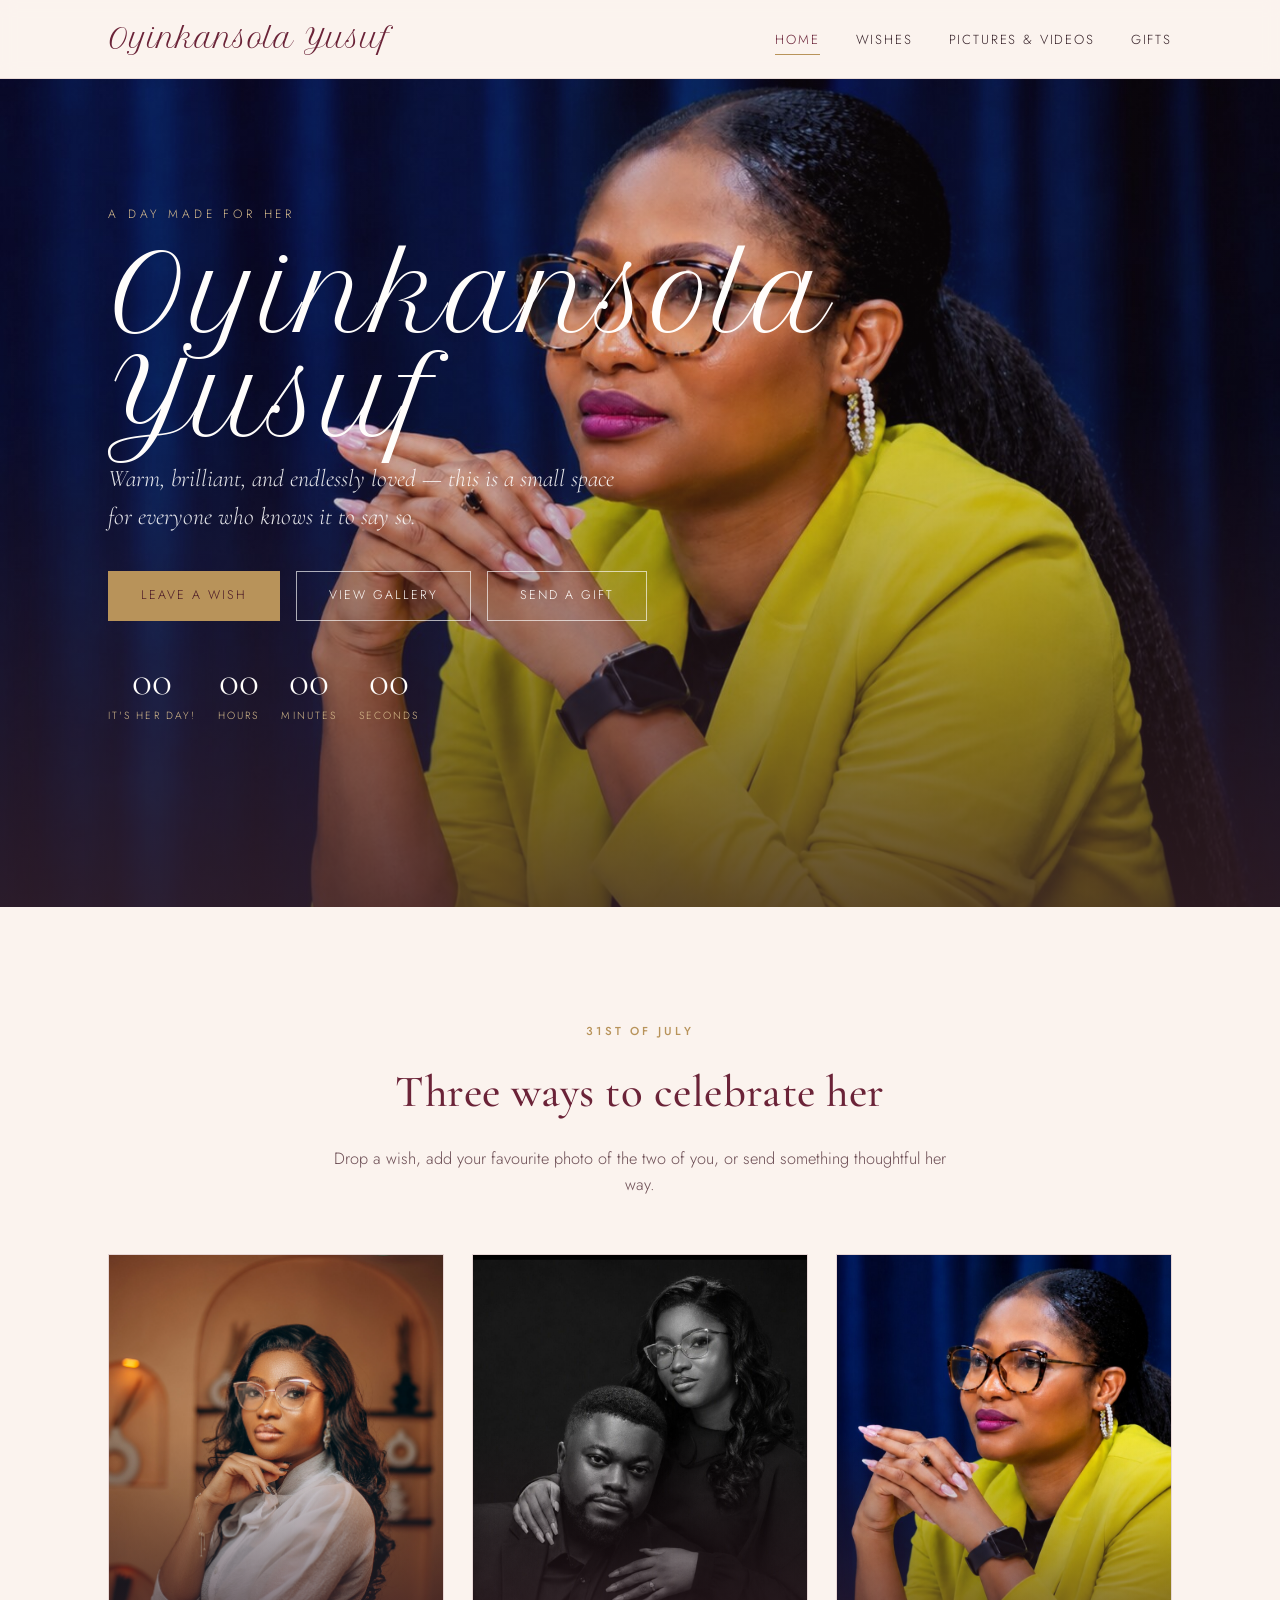
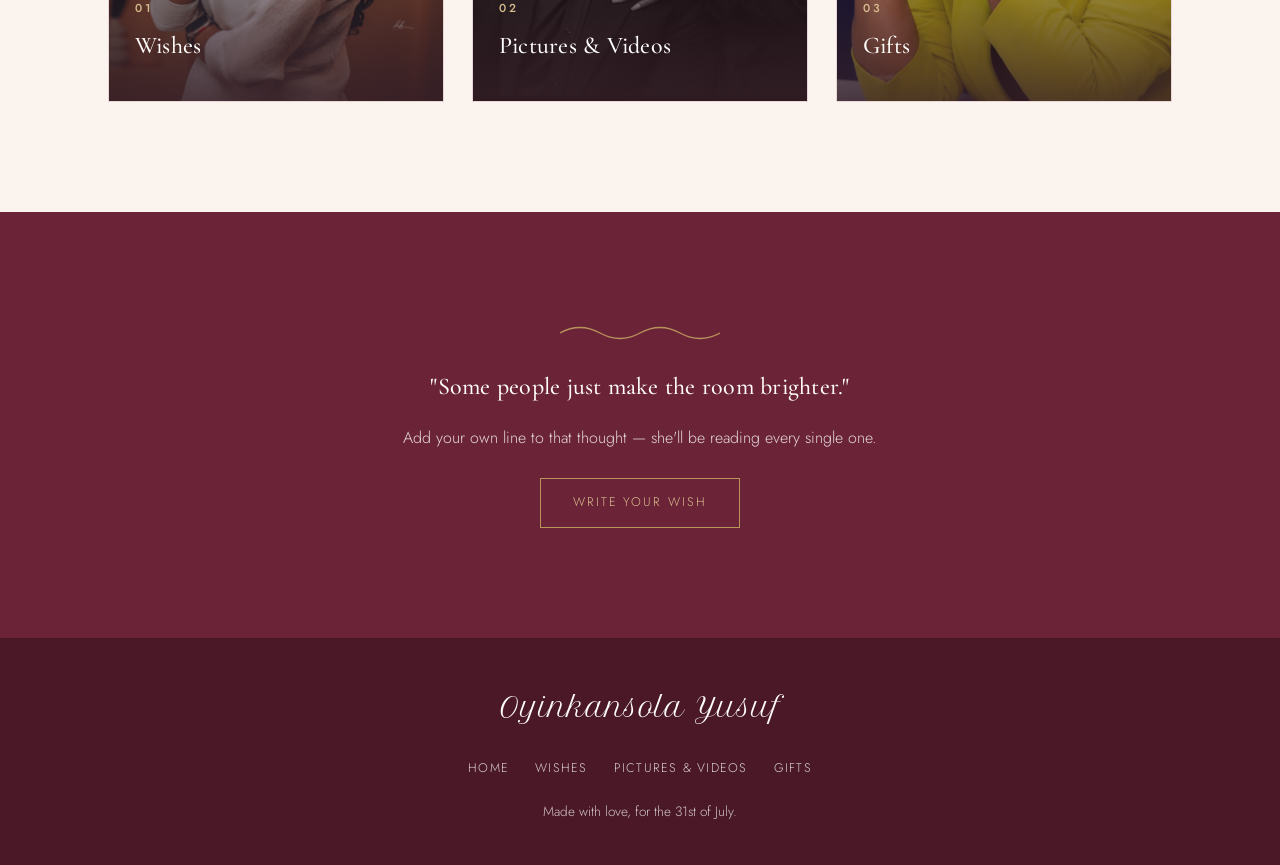
==== index.html @ 06c10862 "u" ====
<!DOCTYPE html>
<html lang="en">
<head>
<meta charset="UTF-8">
<meta name="viewport" content="width=device-width, initial-scale=1.0">
<title>Celebrating Oyinkansola Yusuf</title>
<meta name="description" content="A little corner of the internet to celebrate Oyinkansola Yusuf — leave a wish, share a photo, or send a gift.">
<link rel="stylesheet" href="css/style.css">
</head>
<body>

<header class="site-header">
  <div class="container">
    <a href="index.html" class="brand">Oyinkansola Yusuf</a>
    <nav>
      <ul class="nav-links">
        <li><a href="index.html" class="active">Home</a></li>
        <li><a href="wishes.html">Wishes</a></li>
        <li><a href="gallery.html">Pictures &amp; Videos</a></li>
        <li><a href="gifts.html">Gifts</a></li>
      </ul>
    </nav>
    <button class="nav-toggle" aria-label="Menu">&#9776;</button>
  </div>
</header>

<section class="hero">
  <div class="hero-media">
    <img src="images/hero-oyin.jpg" alt="Oyinkansola Yusuf">
  </div>
  <div class="hero-content">
    <div class="hero-eyebrow">A day made for her</div>
    <h1 class="hero-name">Oyinkansola Yusuf</h1>
    <p class="hero-tagline">Warm, brilliant, and endlessly loved — this is a small space for everyone who knows it to say so.</p>
    <div class="hero-actions">
      <a href="wishes.html" class="btn btn-solid">Leave a Wish</a>
      <a href="gallery.html" class="btn">View Gallery</a>
      <a href="gifts.html" class="btn">Send a Gift</a>
    </div>
    <div class="countdown" id="countdown">
      <div class="unit"><span class="num" id="cd-days">00</span><span class="label eyebrow-days">Days</span></div>
      <div class="unit"><span class="num" id="cd-hours">00</span><span class="label">Hours</span></div>
      <div class="unit"><span class="num" id="cd-mins">00</span><span class="label">Minutes</span></div>
      <div class="unit"><span class="num" id="cd-secs">00</span><span class="label">Seconds</span></div>
    </div>
  </div>
</section>

<section>
  <div class="container">
    <div class="section-heading reveal">
      <span class="eyebrow">31st of July</span>
      <h2>Three ways to celebrate her</h2>
      <p>Drop a wish, add your favourite photo of the two of you, or send something thoughtful her way.</p>
    </div>
    <div class="nav-cards">
      <a href="wishes.html" class="nav-card reveal">
        <img src="images/portrait-oyin.jpg" alt="Leave a wish for Oyinkansola">
        <div class="nav-card-label">
          <span class="eyebrow">01</span>
          <h3>Wishes</h3>
        </div>
      </a>
      <a href="gallery.html" class="nav-card reveal">
        <img src="images/couple-oyin-olamide.jpg" alt="Pictures and videos with Oyinkansola">
        <div class="nav-card-label">
          <span class="eyebrow">02</span>
          <h3>Pictures &amp; Videos</h3>
        </div>
      </a>
      <a href="gifts.html" class="nav-card reveal">
        <img src="images/hero-oyin.jpg" alt="Send Oyinkansola a gift">
        <div class="nav-card-label">
          <span class="eyebrow">03</span>
          <h3>Gifts</h3>
        </div>
      </a>
    </div>
  </div>
</section>

<section class="bg-wine center">
  <div class="container">
    <div class="ribbon-divider">
      <svg viewBox="0 0 160 22"><path d="M0 11 Q 20 0, 40 11 T 80 11 T 120 11 T 160 11"/></svg>
    </div>
    <h2 style="margin-top:24px;">"Some people just make the room brighter."</h2>
    <p style="max-width:520px; margin:18px auto 0;">Add your own line to that thought — she'll be reading every single one.</p>
    <a href="wishes.html" class="btn btn-gold" style="margin-top:28px;">Write Your Wish</a>
  </div>
</section>

<footer class="site-footer">
  <div class="container">
    <span class="brand">Oyinkansola Yusuf</span>
    <ul class="footer-nav">
      <li><a href="index.html">Home</a></li>
      <li><a href="wishes.html">Wishes</a></li>
      <li><a href="gallery.html">Pictures &amp; Videos</a></li>
      <li><a href="gifts.html">Gifts</a></li>
    </ul>
    <p>Made with love, for the 31st of July.</p>
  </div>
</footer>

<script src="js/main.js"></script>
</body>
</html>
---- css/style.css ----
/* ============================================
   Oyinkansola's Birthday — Soft Romantic Theme
   ============================================ */

@import url('https://fonts.googleapis.com/css2?family=Cormorant+Garamond:ital,wght@0,400;0,500;0,600;1,400;1,500&family=Petit+Formal+Script&family=Jost:wght@300;400;500;600&display=swap');

:root{
  --ivory: #FBF3EE;
  --ivory-deep: #F3E4DC;
  --wine: #6B2338;
  --wine-deep: #4A1826;
  --rose: #C98F86;
  --rose-pale: #F3DCD6;
  --gold: #B8935A;
  --gold-soft: #D9BE8E;
  --plum: #362028;
  --plum-soft: #6b4c53;
  --white: #FFFDFB;

  --display: 'Cormorant Garamond', serif;
  --script: 'Petit Formal Script', cursive;
  --body: 'Jost', sans-serif;

  --radius: 2px;
  --max-width: 1120px;
}

*{ box-sizing: border-box; }
html{ scroll-behavior: smooth; }

body{
  margin: 0;
  background: var(--ivory);
  color: var(--plum);
  font-family: var(--body);
  font-weight: 300;
  line-height: 1.6;
  -webkit-font-smoothing: antialiased;
}

img{ max-width: 100%; display: block; }

a{ color: inherit; text-decoration: none; }

h1, h2, h3{
  font-family: var(--display);
  font-weight: 500;
  color: var(--wine);
  margin: 0 0 0.4em;
  letter-spacing: 0.01em;
}

p{ margin: 0 0 1em; }

.container{
  max-width: var(--max-width);
  margin: 0 auto;
  padding: 0 28px;
}

.eyebrow{
  font-family: var(--body);
  font-size: 0.72rem;
  letter-spacing: 0.28em;
  text-transform: uppercase;
  color: var(--gold);
  font-weight: 500;
}

/* ---------- Ribbon divider (signature motif) ---------- */
.ribbon-divider{
  width: 100%;
  height: 22px;
  display: block;
  margin: 0 auto;
}
.ribbon-divider svg{ display:block; width: 160px; height: 22px; margin: 0 auto; }
.ribbon-divider path{ stroke: var(--gold); stroke-width: 1.4; fill: none; }

/* ---------- Header / Nav ---------- */
.site-header{
  position: sticky;
  top: 0;
  z-index: 50;
  background: rgba(251, 243, 238, 0.92);
  backdrop-filter: blur(8px);
  border-bottom: 1px solid rgba(107, 35, 56, 0.12);
}
.site-header .container{
  display: flex;
  align-items: center;
  justify-content: space-between;
  height: 78px;
}
.brand{
  font-family: var(--script);
  font-size: 1.7rem;
  color: var(--wine);
  line-height: 1;
}
.nav-links{
  display: flex;
  gap: 36px;
  list-style: none;
  margin: 0;
  padding: 0;
}
.nav-links a{
  font-size: 0.82rem;
  letter-spacing: 0.14em;
  text-transform: uppercase;
  color: var(--plum);
  position: relative;
  padding-bottom: 6px;
  transition: color 0.25s ease;
}
.nav-links a::after{
  content: '';
  position: absolute;
  left: 0; right: 0; bottom: 0;
  height: 1px;
  background: var(--gold);
  transform: scaleX(0);
  transform-origin: left;
  transition: transform 0.3s ease;
}
.nav-links a:hover, .nav-links a.active{ color: var(--wine); }
.nav-links a:hover::after, .nav-links a.active::after{ transform: scaleX(1); }

.nav-toggle{
  display: none;
  background: none;
  border: none;
  color: var(--wine);
  font-size: 1.6rem;
  cursor: pointer;
}

@media (max-width: 780px){
  .nav-toggle{ display: block; }
  .nav-links{
    position: absolute;
    top: 78px; left: 0; right: 0;
    background: var(--ivory);
    flex-direction: column;
    gap: 0;
    padding: 8px 28px 20px;
    border-bottom: 1px solid rgba(107,35,56,0.12);
    display: none;
  }
  .nav-links.open{ display: flex; }
  .nav-links li{ padding: 12px 0; border-bottom: 1px solid rgba(107,35,56,0.08); }
}

/* ---------- Buttons ---------- */
.btn{
  display: inline-flex;
  align-items: center;
  gap: 10px;
  padding: 14px 32px;
  font-family: var(--body);
  font-size: 0.78rem;
  letter-spacing: 0.16em;
  text-transform: uppercase;
  border: 1px solid var(--wine);
  color: var(--wine);
  background: transparent;
  cursor: pointer;
  transition: all 0.3s ease;
}
.btn:hover{ background: var(--wine); color: var(--white); }
.btn-solid{ background: var(--wine); color: var(--white); }
.btn-solid:hover{ background: var(--wine-deep); border-color: var(--wine-deep); }
.btn-gold{ border-color: var(--gold); color: var(--gold-soft); }
.btn-gold:hover{ background: var(--gold); color: var(--white); border-color: var(--gold); }

/* ---------- Hero (index) ---------- */
.hero{
  position: relative;
  min-height: 92vh;
  display: flex;
  align-items: flex-end;
  overflow: hidden;
}
.hero-media{
  position: absolute;
  inset: 0;
}
.hero-media img{
  width: 100%; height: 100%;
  object-fit: cover;
  object-position: 50% 15%;
}
.hero-media::after{
  content: '';
  position: absolute; inset: 0;
  background: linear-gradient(180deg, rgba(54,32,40,0.15) 0%, rgba(54,32,40,0.15) 40%, rgba(54,32,40,0.78) 100%);
}
.hero-content{
  position: relative;
  z-index: 2;
  color: var(--white);
  padding: 0 28px 72px;
  width: 100%;
  max-width: var(--max-width);
  margin: 0 auto;
}
.hero-eyebrow{
  color: var(--gold-soft);
  font-size: 0.75rem;
  letter-spacing: 0.32em;
  text-transform: uppercase;
  margin-bottom: 18px;
}
.hero-name{
  font-family: var(--script);
  font-size: clamp(3rem, 9vw, 6.5rem);
  color: var(--white);
  line-height: 1;
  margin: 0 0 10px;
}
.hero-tagline{
  font-family: var(--display);
  font-style: italic;
  font-size: clamp(1.1rem, 2.2vw, 1.5rem);
  color: rgba(255,255,255,0.88);
  max-width: 520px;
  margin-bottom: 34px;
}
.hero-actions{
  display: flex;
  flex-wrap: wrap;
  gap: 16px;
  align-items: center;
}
.hero-actions .btn{ border-color: rgba(255,255,255,0.65); color: var(--white); }
.hero-actions .btn:hover{ background: var(--white); color: var(--wine); }
.hero-actions .btn-solid{ background: var(--gold); border-color: var(--gold); color: var(--wine-deep); }
.hero-actions .btn-solid:hover{ background: var(--gold-soft); }

/* Countdown */
.countdown{
  display: flex;
  gap: 22px;
  margin-top: 40px;
}
.countdown .unit{ text-align: center; }
.countdown .num{
  font-family: var(--display);
  font-size: clamp(1.8rem, 4vw, 2.6rem);
  color: var(--white);
  line-height: 1;
}
.countdown .label{
  display: block;
  margin-top: 6px;
  font-size: 0.65rem;
  letter-spacing: 0.2em;
  text-transform: uppercase;
  color: var(--gold-soft);
}

/* ---------- Sections ---------- */
section{ padding: 110px 0; }
.section-heading{
  text-align: center;
  max-width: 640px;
  margin: 0 auto 56px;
}
.section-heading h2{
  font-size: clamp(2rem, 4vw, 2.8rem);
  margin-top: 14px;
}
.section-heading p{
  color: var(--plum-soft);
  font-size: 1.02rem;
  margin-top: 14px;
}
.center{ text-align: center; }

.bg-deep{ background: var(--ivory-deep); }
.bg-wine{ background: var(--wine); color: var(--rose-pale); }
.bg-wine h2, .bg-wine h3{ color: var(--white); }
.bg-wine .eyebrow{ color: var(--gold-soft); }
.bg-wine p{ color: rgba(255,255,255,0.82); }

/* ---------- Nav cards (index -> other pages) ---------- */
.nav-cards{
  display: grid;
  grid-template-columns: repeat(3, 1fr);
  gap: 28px;
}
.nav-card{
  position: relative;
  aspect-ratio: 3/4;
  overflow: hidden;
  display: flex;
  align-items: flex-end;
  border: 1px solid rgba(107,35,56,0.14);
}
.nav-card img{
  position: absolute; inset: 0;
  width: 100%; height: 100%;
  object-fit: cover;
  transition: transform 0.6s ease;
}
.nav-card:hover img{ transform: scale(1.06); }
.nav-card::after{
  content: '';
  position: absolute; inset: 0;
  background: linear-gradient(180deg, rgba(54,32,40,0) 40%, rgba(54,32,40,0.85) 100%);
}
.nav-card .nav-card-label{
  position: relative;
  z-index: 2;
  padding: 26px;
  color: var(--white);
}
.nav-card .nav-card-label .eyebrow{ color: var(--gold-soft); }
.nav-card .nav-card-label h3{ color: var(--white); margin-top: 8px; font-size: 1.5rem; }

@media (max-width: 860px){
  .nav-cards{ grid-template-columns: 1fr; }
}

/* ---------- Wishes page ---------- */
.wish-form{
  max-width: 620px;
  margin: 0 auto;
  background: var(--white);
  border: 1px solid rgba(107,35,56,0.14);
  padding: 44px;
}
.field{ margin-bottom: 22px; }
.field label{
  display: block;
  font-size: 0.72rem;
  letter-spacing: 0.14em;
  text-transform: uppercase;
  color: var(--gold);
  margin-bottom: 8px;
}
.field input[type=text],
.field input[type=email],
.field textarea{
  width: 100%;
  border: none;
  border-bottom: 1px solid rgba(107,35,56,0.28);
  background: transparent;
  padding: 10px 2px;
  font-family: var(--body);
  font-size: 1rem;
  color: var(--plum);
}
.field input:focus, .field textarea:focus{
  outline: none;
  border-bottom-color: var(--wine);
}
.field textarea{ resize: vertical; min-height: 110px; }
.field-file{
  border: 1px dashed rgba(107,35,56,0.3);
  padding: 18px;
  text-align: center;
  font-size: 0.85rem;
  color: var(--plum-soft);
}
.field-file input{ margin-top: 10px; }

.wishes-wall{
  columns: 3 260px;
  column-gap: 26px;
}
.wish-card{
  break-inside: avoid;
  margin-bottom: 26px;
  background: var(--white);
  border: 1px solid rgba(107,35,56,0.12);
  padding: 30px 26px 26px;
  position: relative;
}
.wish-card::before{
  content: '';
  position: absolute;
  top: 0; left: 24px;
  width: 34px; height: 6px;
  background: var(--gold-soft);
  opacity: 0.8;
}
.wish-seal{
  width: 30px; height: 30px;
  border-radius: 50%;
  background: radial-gradient(circle at 35% 30%, var(--gold-soft), var(--gold) 70%);
  display: flex; align-items: center; justify-content: center;
  font-family: var(--script);
  color: var(--wine-deep);
  font-size: 0.95rem;
  margin-bottom: 14px;
}
.wish-message{
  font-family: var(--display);
  font-style: italic;
  font-size: 1.08rem;
  color: var(--plum);
  margin-bottom: 14px;
}
.wish-from{
  font-size: 0.78rem;
  letter-spacing: 0.08em;
  text-transform: uppercase;
  color: var(--wine);
}
.wish-photo{ margin: -30px -26px 16px; }
.wish-photo img{ width: 100%; aspect-ratio: 4/3; object-fit: cover; }

@media (max-width: 860px){ .wishes-wall{ columns: 2 220px; } }
@media (max-width: 560px){ .wishes-wall{ columns: 1; } }

/* ---------- Gallery ---------- */
.gallery-grid{
  display: grid;
  grid-template-columns: repeat(3, 1fr);
  gap: 18px;
}
.gallery-item{
  position: relative;
  overflow: hidden;
  cursor: pointer;
  background: var(--ivory-deep);
}
.gallery-item img, .gallery-item video{
  width: 100%; height: 100%;
  object-fit: cover;
  aspect-ratio: 4/5;
  transition: transform 0.5s ease;
}
.gallery-item:hover img{ transform: scale(1.05); }
.gallery-item.wide{ grid-column: span 2; }
.gallery-item.wide img{ aspect-ratio: 8/5; }

@media (max-width: 780px){
  .gallery-grid{ grid-template-columns: repeat(2, 1fr); }
  .gallery-item.wide{ grid-column: span 2; }
}

.lightbox{
  position: fixed; inset: 0;
  background: rgba(54,32,40,0.92);
  display: none;
  align-items: center;
  justify-content: center;
  z-index: 200;
  padding: 40px;
}
.lightbox.open{ display: flex; }
.lightbox img{ max-width: 90vw; max-height: 85vh; object-fit: contain; }
.lightbox-close{
  position: absolute;
  top: 28px; right: 36px;
  color: var(--white);
  font-size: 2rem;
  cursor: pointer;
  background: none; border: none;
}

.upload-cta{
  text-align: center;
  margin-top: 56px;
  padding: 48px;
  border: 1px dashed rgba(107,35,56,0.28);
}

/* ---------- Gifts ---------- */
.gifts-grid{
  display: grid;
  grid-template-columns: 1fr 1fr;
  gap: 36px;
}
.gift-panel{
  background: var(--white);
  border: 1px solid rgba(107,35,56,0.14);
  padding: 44px;
}
.gift-panel h3{ font-size: 1.6rem; }
.gift-panel .eyebrow{ margin-bottom: 10px; display: block; }

.bank-row{
  display: flex;
  align-items: center;
  justify-content: space-between;
  padding: 16px 0;
  border-bottom: 1px solid rgba(107,35,56,0.1);
}
.bank-row:last-child{ border-bottom: none; }
.bank-label{ font-size: 0.72rem; letter-spacing: 0.1em; text-transform: uppercase; color: var(--plum-soft); }
.bank-value{ font-family: var(--display); font-size: 1.15rem; color: var(--wine); }

.copy-btn{
  background: none;
  border: 1px solid var(--gold);
  color: var(--gold);
  font-size: 0.68rem;
  letter-spacing: 0.1em;
  text-transform: uppercase;
  padding: 8px 14px;
  cursor: pointer;
  transition: all 0.25s ease;
}
.copy-btn:hover{ background: var(--gold); color: var(--white); }
.copy-btn.copied{ background: var(--wine); border-color: var(--wine); color: var(--white); }

.wishlist-placeholder{
  text-align: center;
  padding: 40px 20px;
  color: var(--plum-soft);
  font-style: italic;
  font-family: var(--display);
  font-size: 1.1rem;
  border: 1px dashed rgba(107,35,56,0.25);
}

@media (max-width: 860px){ .gifts-grid{ grid-template-columns: 1fr; } }

/* ---------- Footer ---------- */
.site-footer{
  background: var(--wine-deep);
  color: rgba(255,255,255,0.75);
  padding: 56px 0 36px;
  text-align: center;
}
.site-footer .brand{ color: var(--white); margin-bottom: 10px; display: inline-block; }
.site-footer p{ font-size: 0.85rem; margin-bottom: 6px; }
.footer-nav{
  display: flex;
  justify-content: center;
  gap: 26px;
  margin: 22px 0;
  list-style: none;
  padding: 0;
}
.footer-nav a{ font-size: 0.78rem; letter-spacing: 0.1em; text-transform: uppercase; color: rgba(255,255,255,0.8); }
.footer-nav a:hover{ color: var(--gold-soft); }

/* ---------- Reveal on scroll ---------- */
.reveal{ opacity: 0; transform: translateY(18px); transition: opacity 0.7s ease, transform 0.7s ease; }
.reveal.in{ opacity: 1; transform: translateY(0); }

@media (prefers-reduced-motion: reduce){
  .reveal{ opacity: 1; transform: none; transition: none; }
  .nav-card img, .gallery-item img{ transition: none; }
}
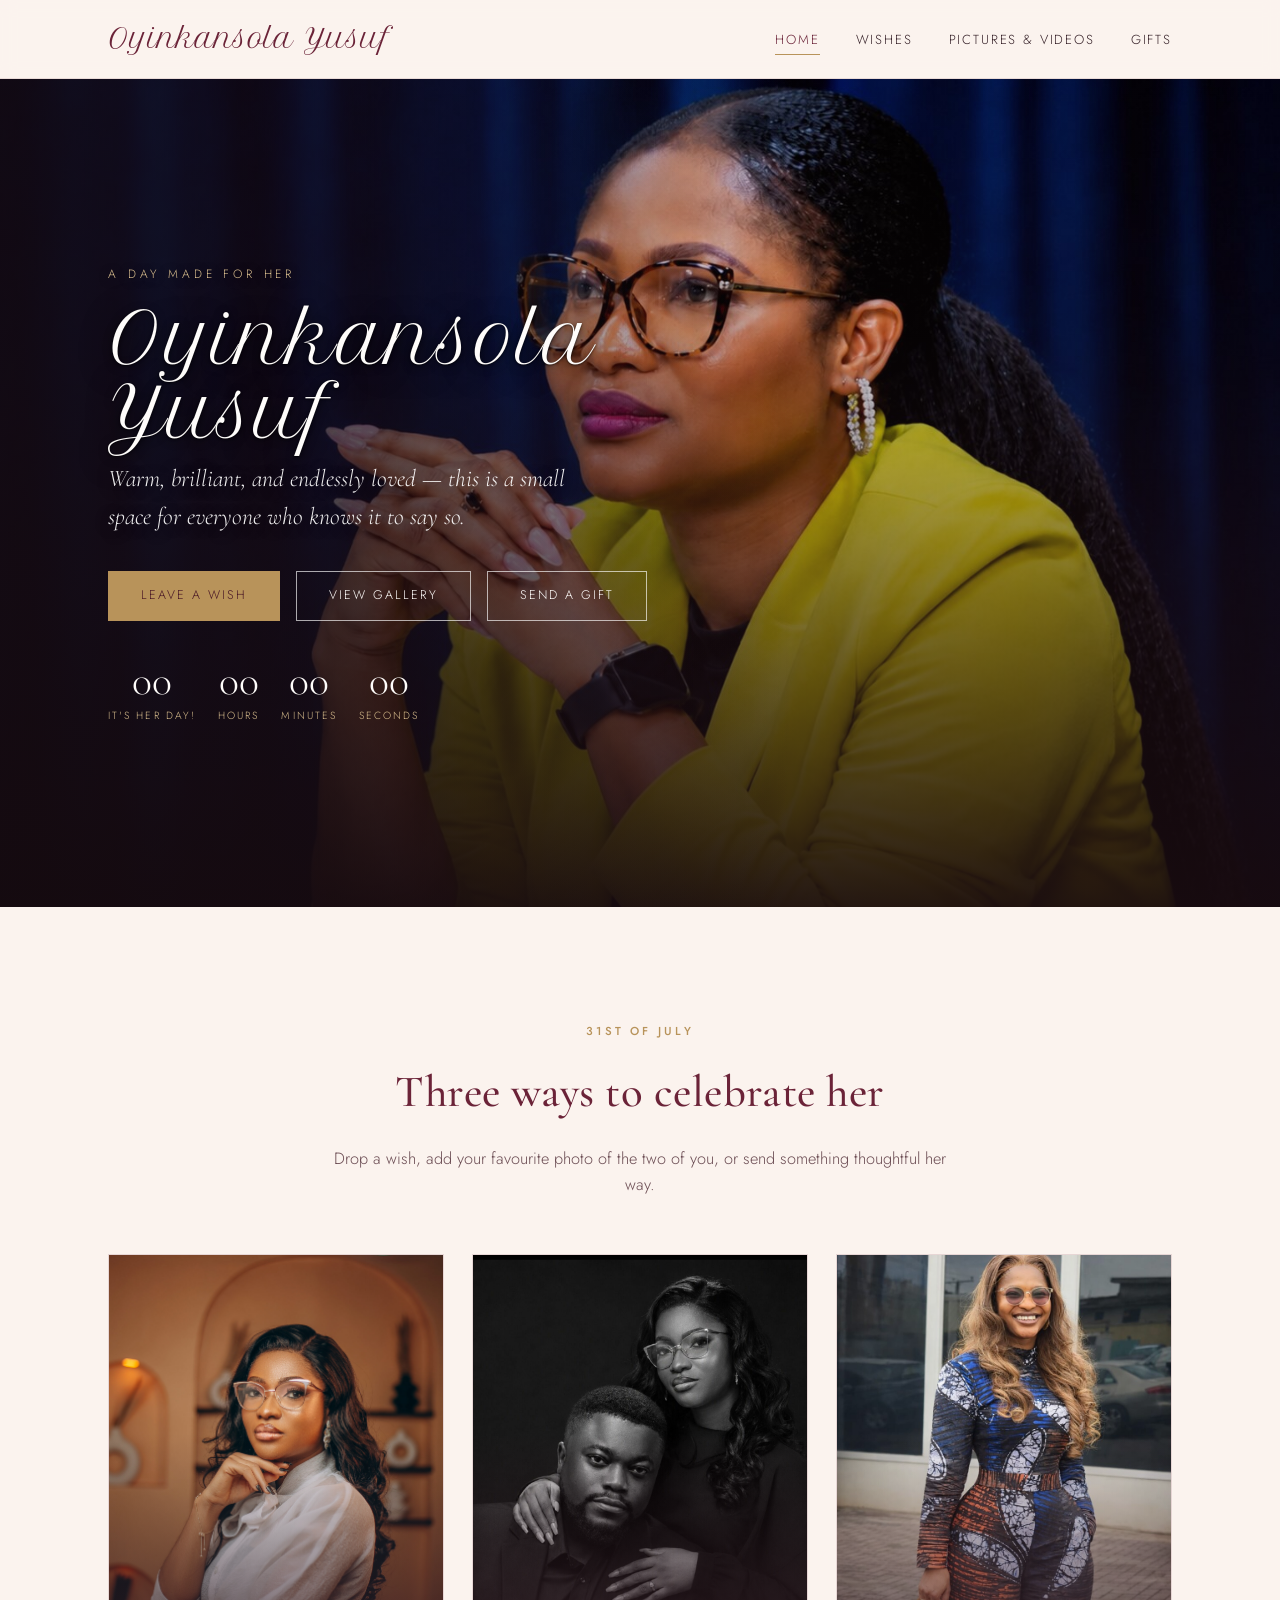
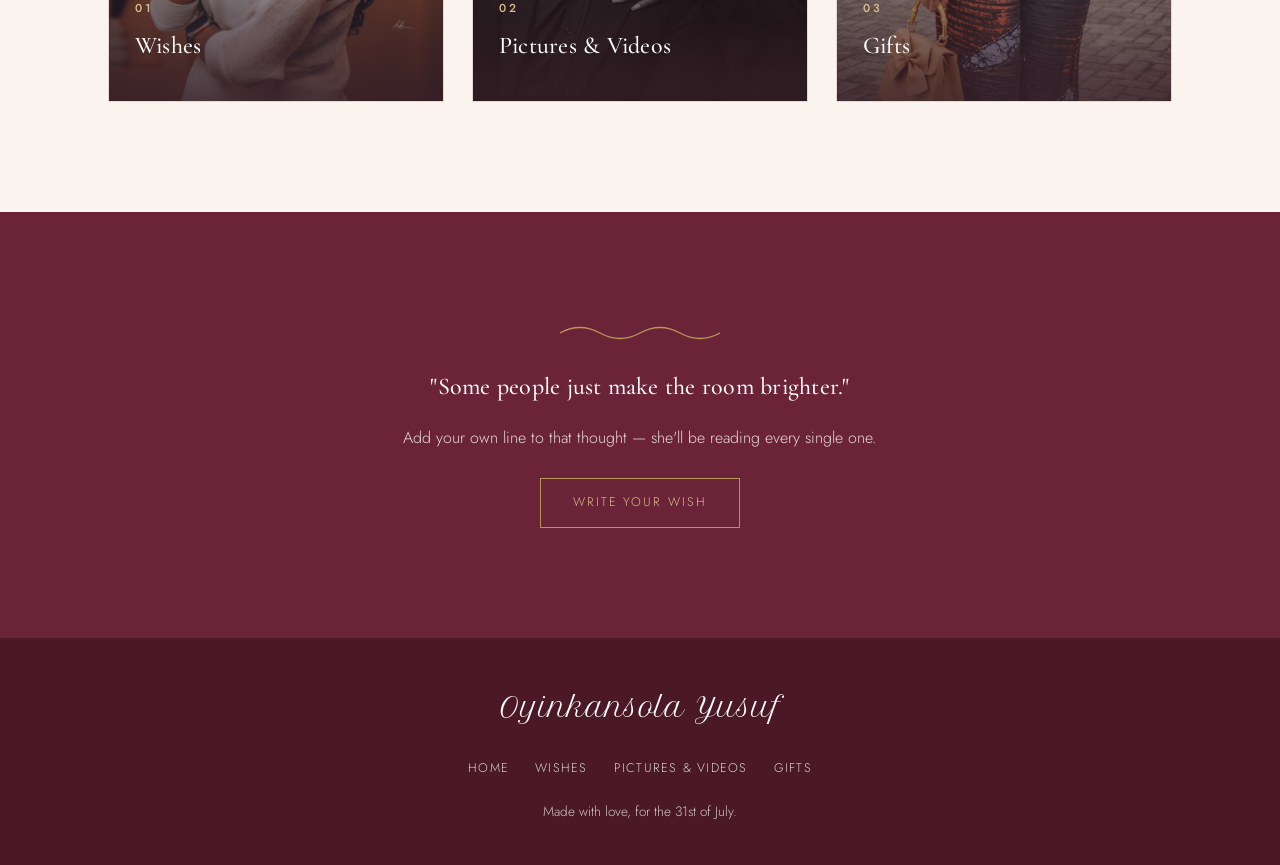
==== commit af10b0a2: "u" ====
--- a/index.html
+++ b/index.html
@@ -5,6 +5,10 @@
 <meta name="viewport" content="width=device-width, initial-scale=1.0">
 <title>Celebrating Oyinkansola Yusuf</title>
 <meta name="description" content="A little corner of the internet to celebrate Oyinkansola Yusuf — leave a wish, share a photo, or send a gift.">
+<link rel="icon" href="favicon.ico" sizes="any">
+<link rel="icon" type="image/png" sizes="32x32" href="favicon-32x32.png">
+<link rel="icon" type="image/png" sizes="16x16" href="favicon-16x16.png">
+<link rel="apple-touch-icon" sizes="180x180" href="apple-touch-icon.png">
 <link rel="stylesheet" href="css/style.css">
 </head>
 <body>
@@ -69,7 +73,7 @@
         </div>
       </a>
       <a href="gifts.html" class="nav-card reveal">
-        <img src="images/hero-oyin.jpg" alt="Send Oyinkansola a gift">
+        <img src="images/gift-oyin.jpg" alt="Send Oyinkansola a gift">
         <div class="nav-card-label">
           <span class="eyebrow">03</span>
           <h3>Gifts</h3>
--- a/css/style.css
+++ b/css/style.css
@@ -194,7 +194,9 @@
 .hero-media::after{
   content: '';
   position: absolute; inset: 0;
-  background: linear-gradient(180deg, rgba(54,32,40,0.15) 0%, rgba(54,32,40,0.15) 40%, rgba(54,32,40,0.78) 100%);
+  background:
+    linear-gradient(90deg, rgba(20,10,15,0.82) 0%, rgba(20,10,15,0.6) 26%, rgba(20,10,15,0.25) 46%, rgba(20,10,15,0) 62%),
+    linear-gradient(180deg, rgba(30,14,20,0.05) 0%, rgba(30,14,20,0.18) 30%, rgba(30,14,20,0.5) 58%, rgba(24,11,16,0.94) 100%);
 }
 .hero-content{
   position: relative;
@@ -211,21 +213,26 @@
   letter-spacing: 0.32em;
   text-transform: uppercase;
   margin-bottom: 18px;
+  text-shadow: 0 2px 10px rgba(0,0,0,0.55);
 }
 .hero-name{
   font-family: var(--script);
-  font-size: clamp(3rem, 9vw, 6.5rem);
+  font-size: clamp(2.4rem, 6vw, 4.4rem);
+  max-width: 560px;
   color: var(--white);
-  line-height: 1;
+  line-height: 1.05;
   margin: 0 0 10px;
+  text-shadow: 0 4px 30px rgba(0,0,0,0.55), 0 2px 8px rgba(0,0,0,0.5), 0 1px 2px rgba(0,0,0,0.6);
+  -webkit-text-stroke: 0.4px rgba(0,0,0,0.12);
 }
 .hero-tagline{
   font-family: var(--display);
   font-style: italic;
   font-size: clamp(1.1rem, 2.2vw, 1.5rem);
-  color: rgba(255,255,255,0.88);
-  max-width: 520px;
+  color: rgba(255,255,255,0.92);
+  max-width: 480px;
   margin-bottom: 34px;
+  text-shadow: 0 2px 14px rgba(0,0,0,0.5);
 }
 .hero-actions{
   display: flex;
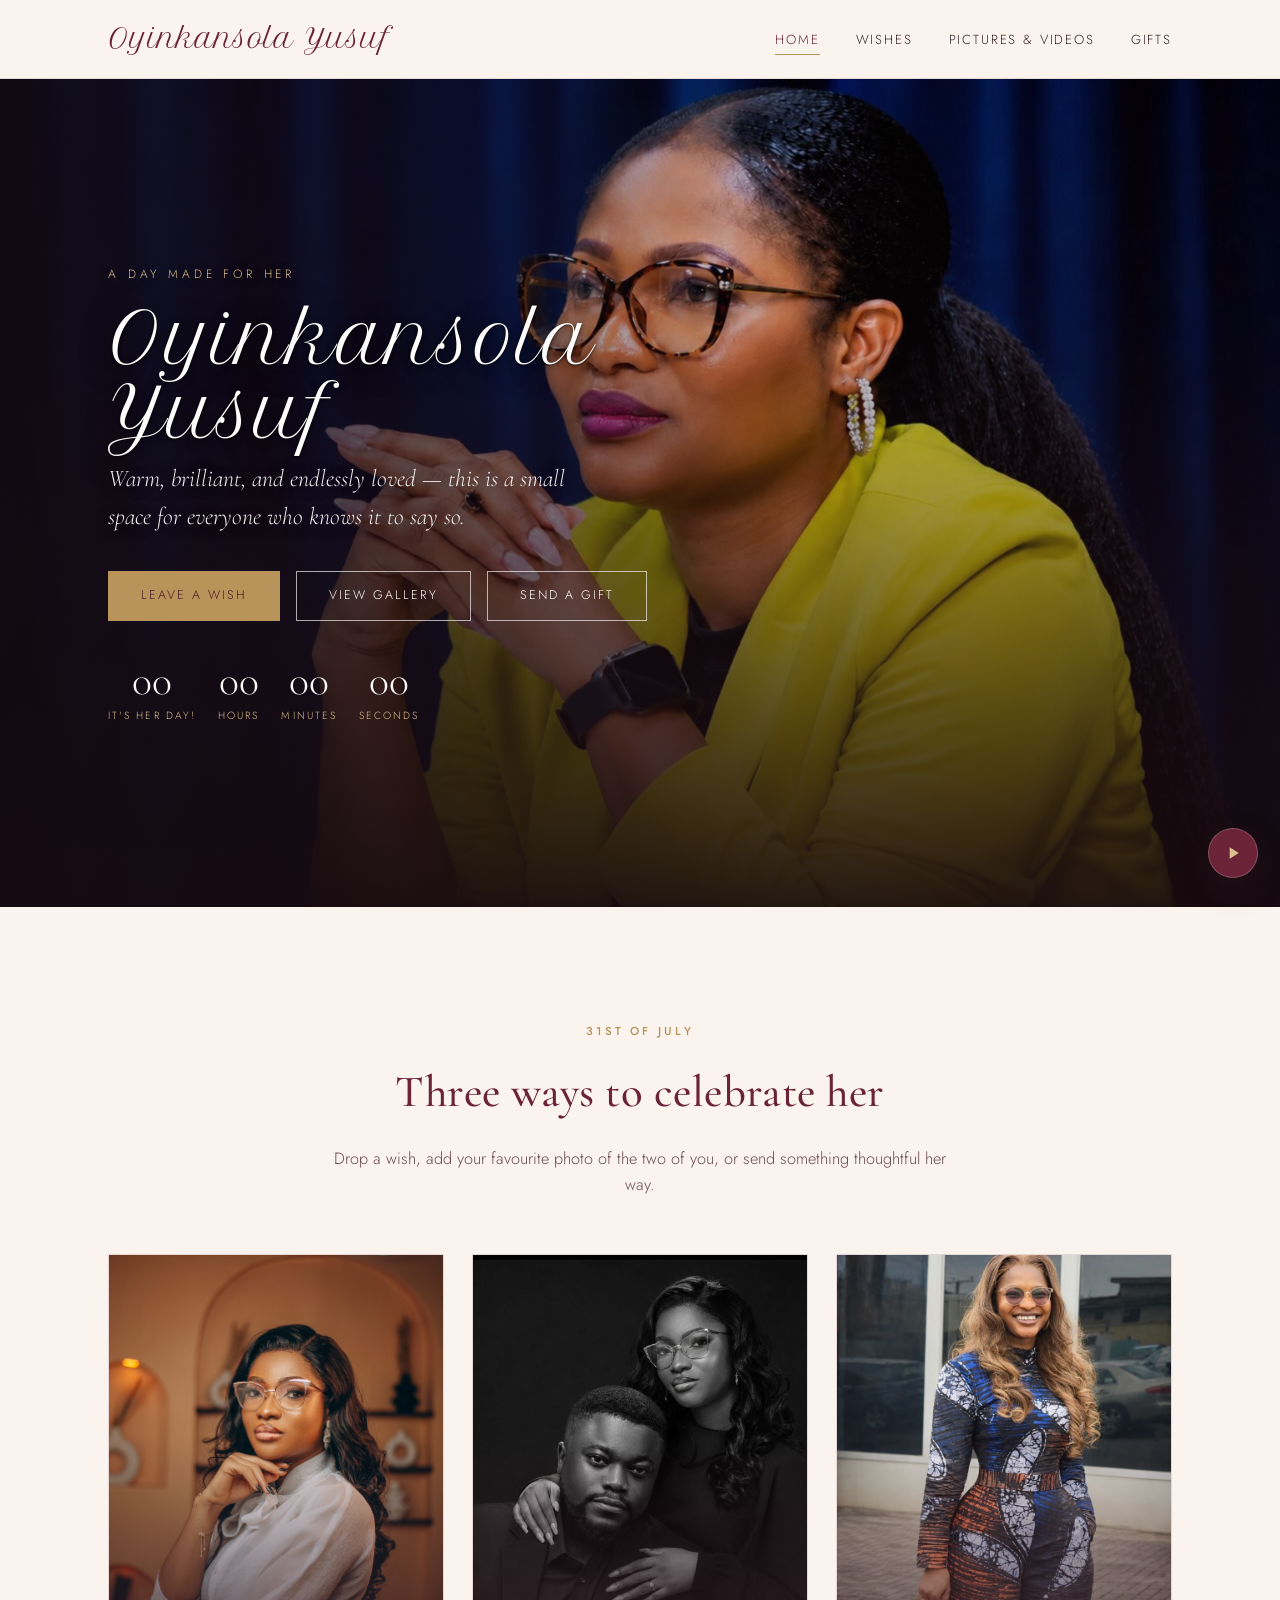
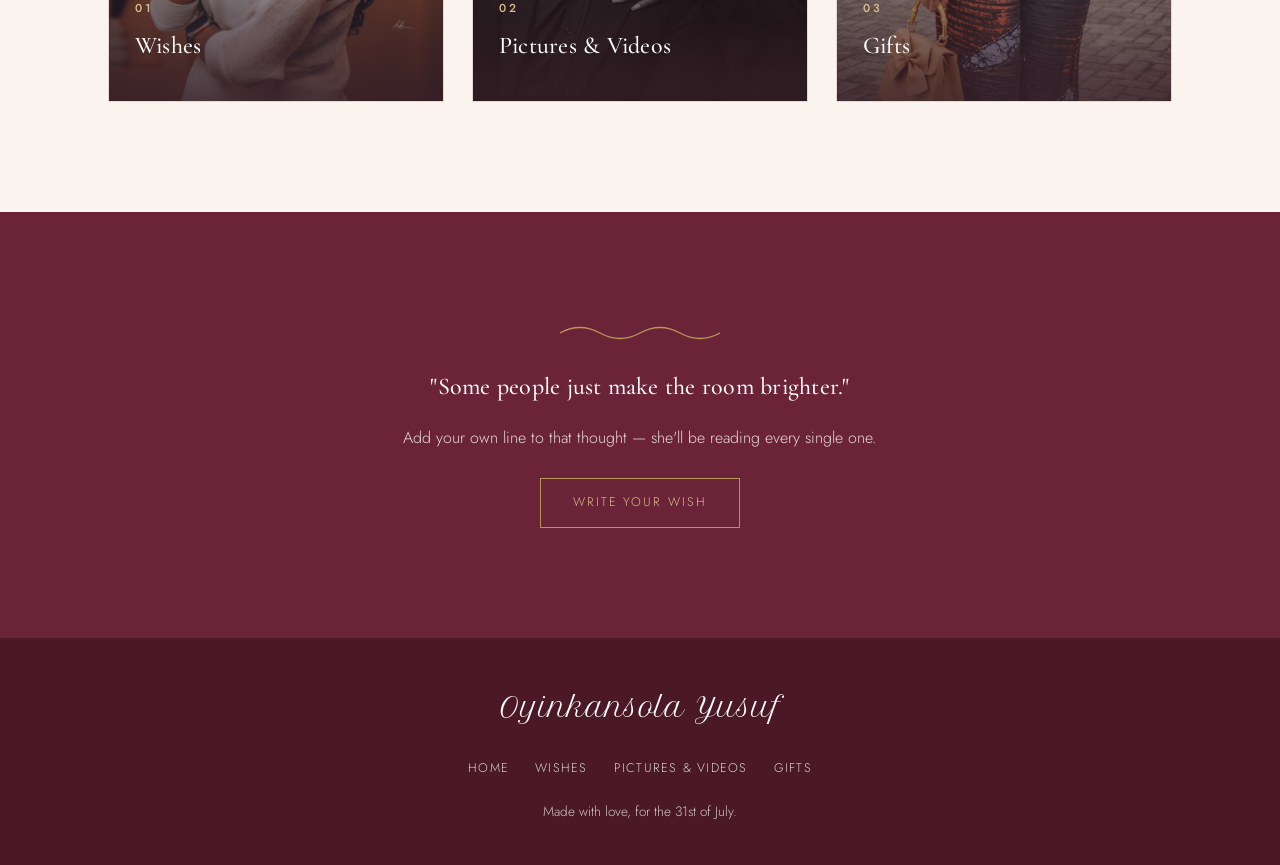
==== commit 81c6d7a6: "new" ====
--- a/index.html
+++ b/index.html
@@ -107,6 +107,12 @@
   </div>
 </footer>
 
+<audio id="bg-music" src="audio/theme-song.mp3" loop preload="none"></audio>
+<button class="music-toggle" id="music-toggle" aria-label="Play music">
+  <svg class="icon-play" viewBox="0 0 24 24" fill="currentColor"><path d="M8 5v14l11-7z"/></svg>
+  <span class="eq"><span></span><span></span><span></span></span>
+</button>
 <script src="js/main.js"></script>
+<script src="js/music.js"></script>
 </body>
-</html>+</html>
--- a/css/style.css
+++ b/css/style.css
@@ -267,6 +267,16 @@
   color: var(--gold-soft);
 }
 
+@media (max-width: 480px){
+  .hero-content{ padding: 0 20px 48px; }
+  .hero-actions{ gap: 10px; }
+  .hero-actions .btn{ padding: 12px 20px; font-size: 0.7rem; }
+  .countdown{ gap: 0; }
+  .countdown .unit{ padding: 0 10px; }
+  .countdown .num{ font-size: 1.5rem; }
+  .countdown .label{ font-size: 0.56rem; letter-spacing: 0.12em; }
+}
+
 /* ---------- Sections ---------- */
 section{ padding: 110px 0; }
 .section-heading{
@@ -554,4 +564,57 @@
 @media (prefers-reduced-motion: reduce){
   .reveal{ opacity: 1; transform: none; transition: none; }
   .nav-card img, .gallery-item img{ transition: none; }
-}+}
+
+/* ---------- Music toggle ---------- */
+.music-toggle{
+  position: fixed;
+  right: 22px;
+  bottom: 22px;
+  z-index: 300;
+  width: 50px;
+  height: 50px;
+  border-radius: 50%;
+  background: var(--wine);
+  border: 1px solid rgba(255,255,255,0.2);
+  color: var(--gold-soft);
+  display: flex;
+  align-items: center;
+  justify-content: center;
+  cursor: pointer;
+  box-shadow: 0 10px 28px rgba(54,24,38,0.35);
+  transition: transform 0.25s ease, background 0.25s ease;
+}
+.music-toggle:hover{ transform: scale(1.06); background: var(--wine-deep); }
+.music-toggle svg{ width: 20px; height: 20px; }
+.music-toggle.is-playing .icon-play{ display: none; }
+
+.music-toggle .eq{
+  display: none;
+  align-items: flex-end;
+  gap: 2.5px;
+  height: 16px;
+}
+.music-toggle.is-playing .eq{ display: flex; }
+.music-toggle .eq span{
+  width: 3px;
+  background: var(--gold-soft);
+  border-radius: 1px;
+  animation: eq-bounce 0.9s ease-in-out infinite;
+}
+.music-toggle .eq span:nth-child(1){ animation-delay: 0s; }
+.music-toggle .eq span:nth-child(2){ animation-delay: 0.2s; }
+.music-toggle .eq span:nth-child(3){ animation-delay: 0.4s; }
+
+@keyframes eq-bounce{
+  0%, 100% { height: 4px; }
+  50% { height: 16px; }
+}
+
+@media (prefers-reduced-motion: reduce){
+  .music-toggle .eq span{ animation: none; height: 10px; }
+}
+
+@media (max-width: 480px){
+  .music-toggle{ right: 16px; bottom: 16px; width: 44px; height: 44px; }
+}
